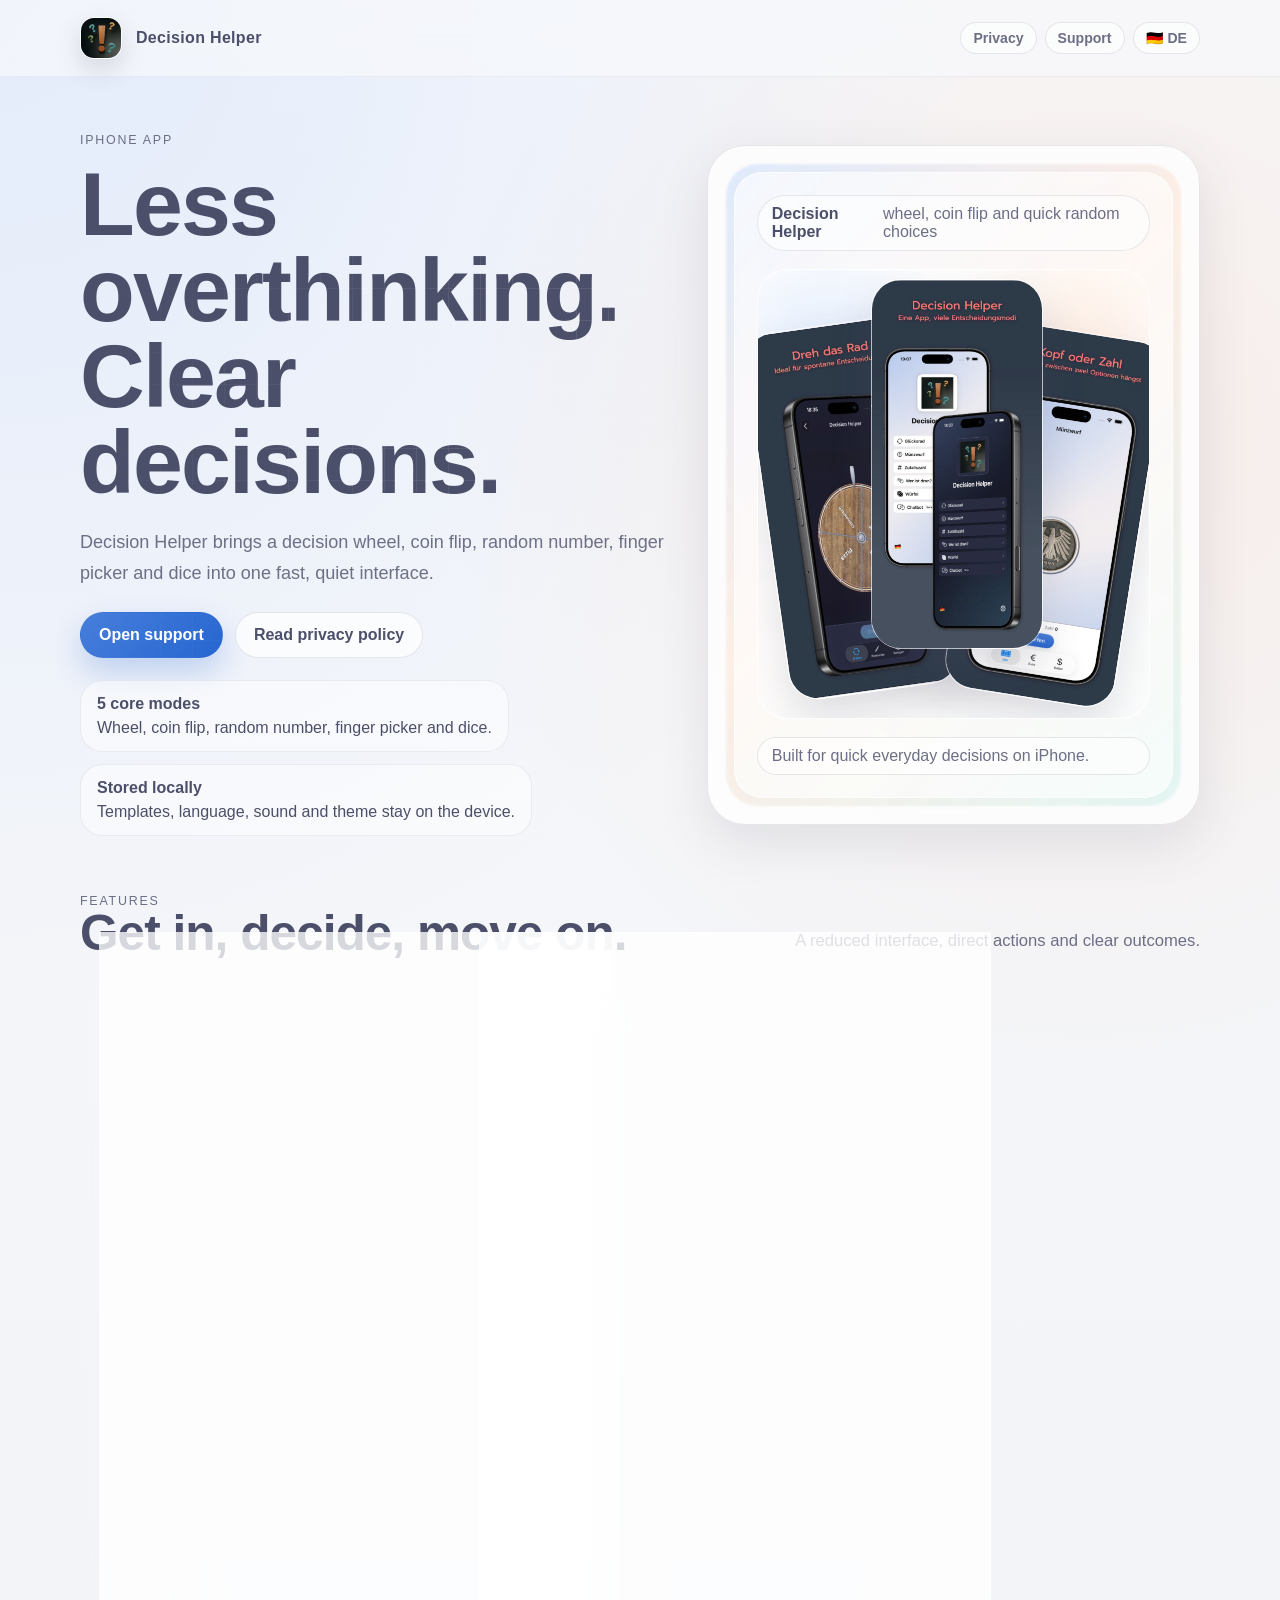
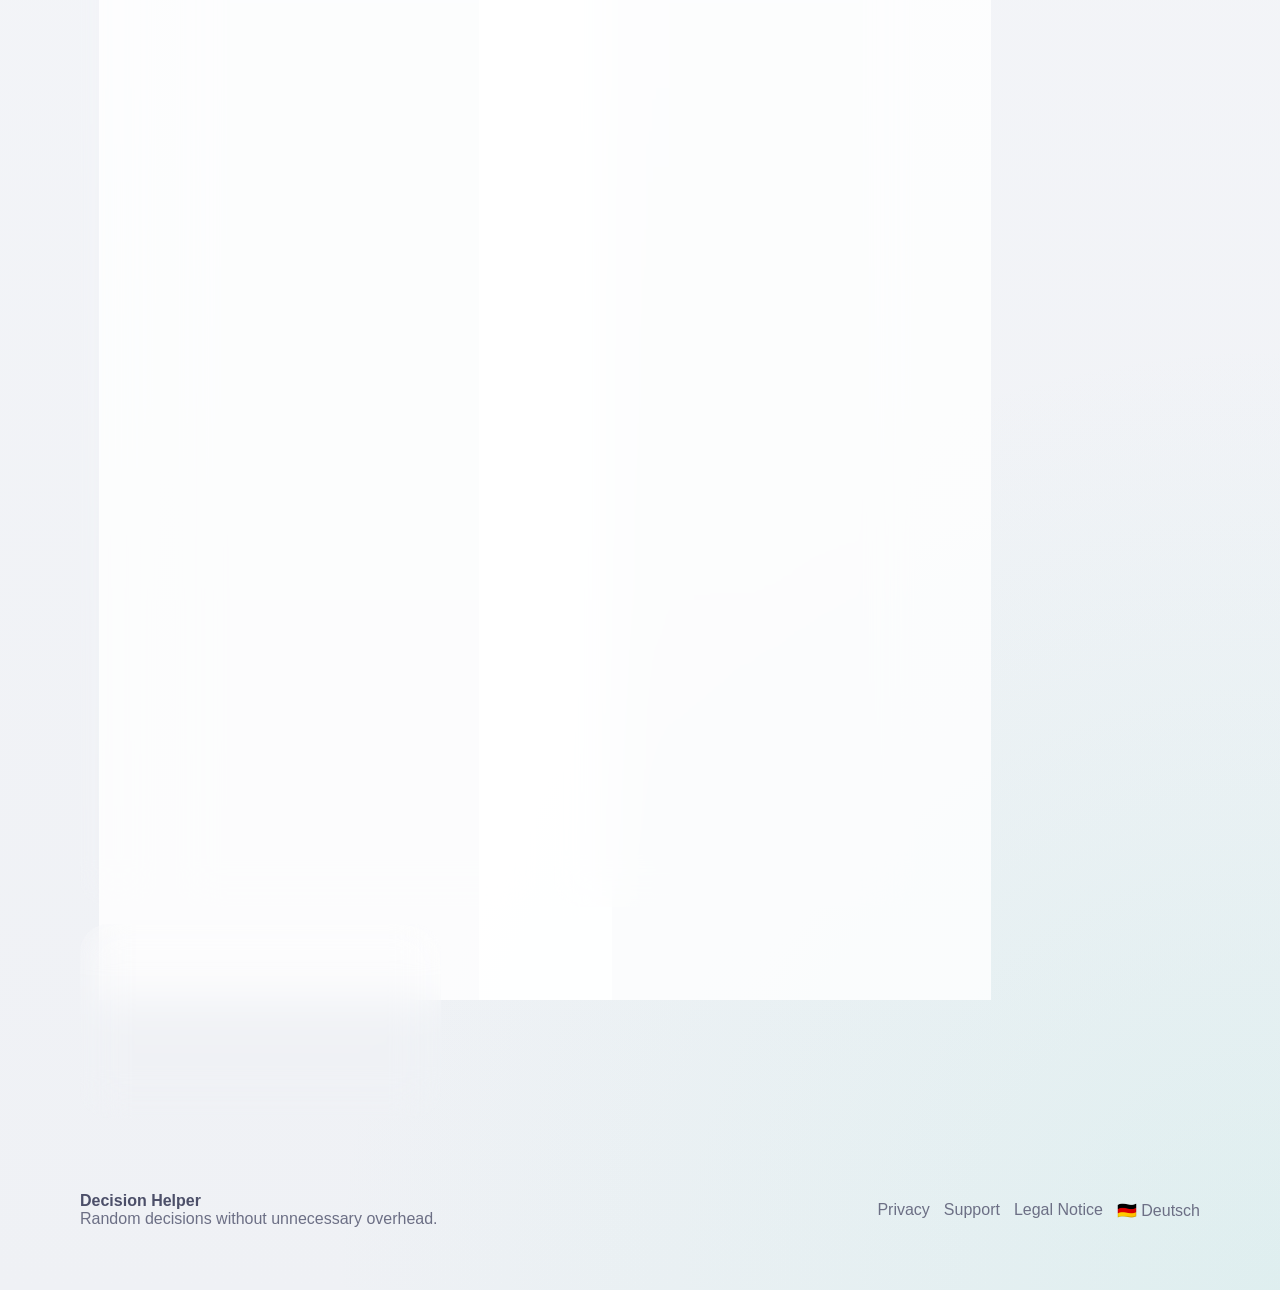
==== en/index.html @ 7dbccb7f "Restore homepage privacy section" ====
<!doctype html>
<html lang="en">
<head>
  <meta charset="utf-8">
  <meta name="viewport" content="width=device-width, initial-scale=1">
  <title>Decision Helper</title>
  <meta name="description" content="Decision Helper brings a wheel, coin flip, random number, dice and finger picker into one calm, fast iPhone app.">
  <link rel="stylesheet" href="../styles.css">
  <link rel="stylesheet" href="../refresh.css">
</head>
<body>
  <header class="site-header">
    <div class="shell">
      <a class="brand" href="index.html" aria-label="Decision Helper homepage">
        <img class="brand-logo" src="../assets/AppLogo.png" alt="Decision Helper logo">
        <span>Decision Helper</span>
      </a>
      <nav class="nav" aria-label="Main navigation">
        <a href="privacy.html">Privacy</a>
        <a href="support.html">Support</a>
        <a href="../index.html" lang="de">🇩🇪 DE</a>
      </nav>
    </div>
  </header>

  <main>
    <section class="hero">
      <div class="shell hero-grid">
        <div class="hero-copy">
          <div class="eyebrow">iPhone App</div>
          <h1>Less overthinking. Clear decisions.</h1>
          <p class="lead">
            Decision Helper brings a decision wheel, coin flip, random number, finger picker and dice into one fast, quiet interface.
          </p>
          <div class="button-row" style="margin-top:24px;">
            <a class="button primary" href="support.html">Open support</a>
            <a class="button secondary" href="privacy.html">Read privacy policy</a>
          </div>
          <div class="stat-row">
            <div class="stat">
              <strong>5 core modes</strong>
              Wheel, coin flip, random number, finger picker and dice.
            </div>
            <div class="stat">
              <strong>Stored locally</strong>
              Templates, language, sound and theme stay on the device.
            </div>
          </div>
        </div>

        <div class="hero-art">
          <div class="hero-panel">
            <div class="pill"><strong>Decision Helper</strong> wheel, coin flip and quick random choices</div>
            <div class="shot-stage">
              <img class="store-shot store-shot--back" src="../assets/appstore_2.jpg" alt="App Store visual showing the wheel">
              <img class="store-shot store-shot--front" src="../assets/appstore_1.jpg" alt="App Store visual showing the app home screen">
              <img class="store-shot store-shot--side" src="../assets/appstore_3.jpg" alt="App Store visual showing the coin flip">
            </div>
            <div class="tag">Built for quick everyday decisions on iPhone.</div>
          </div>
        </div>
      </div>
    </section>

    <section id="features">
      <div class="shell">
        <div class="section-head">
          <div>
            <div class="mini-title">Features</div>
            <h2>Get in, decide, move on.</h2>
          </div>
          <p class="section-copy">A reduced interface, direct actions and clear outcomes.</p>
        </div>

        <div class="card-grid">
          <article class="card span-12 screenshot-card">
            <div class="mini-title">Home</div>
            <h3>One screen, all modes in reach</h3>
            <p>Clear navigation, a light theme and the full range of modes in one place.</p>
            <div class="image-frame image-frame--tall">
              <img src="../assets/Home_DE_Light.png" alt="Decision Helper home screen in the light theme">
            </div>
            <h3 style="margin-top:18px;">Private by default</h3>
            <p>The app stores settings and templates locally on the device. There is no built-in analytics SDK, ad tracking or central cloud for user data.</p>
          </article>

          <article class="card span-4">
            <h3>Light and dark</h3>
            <p>Decision Helper supports both light and dark appearance so the interface stays calm and readable during the day and at night.</p>
          </article>

          <article class="card span-4">
            <h3>Optional chatbot</h3>
            <p>On supported devices, an additional chatbot can help with ideas, phrasing and small decision prompts.</p>
          </article>

          <article class="card span-4">
            <h3>Five quick modes</h3>
            <p>Wheel, coin flip, random number, finger picker and dice are directly available without unnecessary intermediate steps.</p>
          </article>
        </div>
      </div>
    </section>

  </main>

  <footer class="footer">
    <div class="shell footer-inner">
      <div>
        <strong>Decision Helper</strong><br>
        <span style="color:var(--muted);">Random decisions without unnecessary overhead.</span>
      </div>
      <div class="footer-links">
        <a href="privacy.html">Privacy</a>
        <a href="support.html">Support</a>
        <a href="impressum.html">Legal Notice</a>
        <a href="../index.html" lang="de">🇩🇪 Deutsch</a>
      </div>
    </div>
  </footer>
</body>
</html>
---- styles.css ----
:root {
  color-scheme: light;
  --base: #eff1f5;
  --mantle: #e6e9ef;
  --surface: rgba(255, 255, 255, 0.78);
  --surface-strong: rgba(255, 255, 255, 0.92);
  --text: #4c4f69;
  --muted: #6c6f85;
  --line: rgba(124, 127, 147, 0.18);
  --shadow: 0 18px 50px rgba(76, 79, 105, 0.12);
  --blue: #89b4fa;
  --sapphire: #74c7ec;
  --teal: #94e2d5;
  --green: #a6e3a1;
  --yellow: #f9e2af;
  --peach: #fab387;
  --mauve: #cba6f7;
  --rosewater: #f5e0dc;
  --hero-grad: linear-gradient(135deg, rgba(137, 180, 250, 0.28), rgba(250, 179, 135, 0.22) 46%, rgba(148, 226, 213, 0.28));
  --max: 1120px;
  --radius: 28px;
}

* {
  box-sizing: border-box;
}

html {
  scroll-behavior: smooth;
}

body {
  margin: 0;
  font-family: -apple-system, BlinkMacSystemFont, "SF Pro Text", "Segoe UI", sans-serif;
  color: var(--text);
  background:
    radial-gradient(circle at top left, rgba(137, 180, 250, 0.18), transparent 32%),
    radial-gradient(circle at 85% 15%, rgba(250, 179, 135, 0.16), transparent 24%),
    radial-gradient(circle at bottom right, rgba(148, 226, 213, 0.18), transparent 30%),
    linear-gradient(180deg, #f7f8fb 0%, var(--base) 100%);
  min-height: 100vh;
}

body::before {
  content: "";
  position: fixed;
  inset: 0;
  pointer-events: none;
  background-image:
    linear-gradient(rgba(255, 255, 255, 0.42) 1px, transparent 1px),
    linear-gradient(90deg, rgba(255, 255, 255, 0.42) 1px, transparent 1px);
  background-size: 32px 32px;
  mask-image: radial-gradient(circle at center, black, transparent 78%);
  opacity: 0.28;
}

a {
  color: inherit;
  text-decoration: none;
}

img {
  max-width: 100%;
  display: block;
}

.shell {
  width: min(calc(100% - 32px), var(--max));
  margin: 0 auto;
}

.site-header {
  position: sticky;
  top: 0;
  z-index: 10;
  backdrop-filter: blur(18px);
  background: rgba(247, 248, 251, 0.72);
  border-bottom: 1px solid rgba(124, 127, 147, 0.1);
}

.site-header .shell,
.footer-inner {
  display: flex;
  align-items: center;
  justify-content: space-between;
  gap: 20px;
  min-height: 76px;
}

.brand {
  display: inline-flex;
  align-items: center;
  gap: 14px;
  font-weight: 700;
  letter-spacing: 0.02em;
}

.brand-mark {
  width: 42px;
  height: 42px;
  border-radius: 16px;
  background: linear-gradient(160deg, rgba(137, 180, 250, 0.88), rgba(116, 199, 236, 0.9) 42%, rgba(250, 179, 135, 0.88));
  box-shadow: inset 0 1px 0 rgba(255, 255, 255, 0.6), 0 12px 24px rgba(116, 199, 236, 0.22);
  position: relative;
}

.brand-mark::before,
.brand-mark::after {
  content: "";
  position: absolute;
  background: rgba(255, 255, 255, 0.96);
  left: 50%;
  transform: translateX(-50%);
}

.brand-mark::before {
  top: 8px;
  width: 8px;
  height: 20px;
  border-radius: 999px;
}

.brand-mark::after {
  bottom: 8px;
  width: 8px;
  height: 8px;
  border-radius: 50%;
}

.nav {
  display: flex;
  flex-wrap: wrap;
  gap: 8px;
}

.nav a,
.pill,
.tag {
  border: 1px solid var(--line);
  background: rgba(255, 255, 255, 0.56);
  border-radius: 999px;
}

.nav a {
  padding: 8px 12px;
  font-size: 0.88rem;
  color: var(--muted);
  font-family: ui-rounded, "SF Pro Rounded", -apple-system, BlinkMacSystemFont, "Segoe UI", sans-serif;
  font-weight: 600;
  line-height: 1;
}

.nav a:hover,
.nav a:focus-visible,
.button:hover,
.button:focus-visible {
  transform: translateY(-1px);
  box-shadow: 0 8px 22px rgba(76, 79, 105, 0.1);
}

.hero {
  padding: 56px 0 28px;
}

.hero-grid,
.split {
  display: grid;
  gap: 24px;
}

.hero-grid {
  grid-template-columns: minmax(0, 1.1fr) minmax(300px, 0.9fr);
  align-items: center;
}

.eyebrow,
.mini-title {
  text-transform: uppercase;
  letter-spacing: 0.14em;
  font-size: 0.78rem;
  color: var(--muted);
}

h1,
h2,
h3 {
  font-family: ui-rounded, "SF Pro Rounded", -apple-system, BlinkMacSystemFont, "Segoe UI", sans-serif;
  font-weight: 800;
  letter-spacing: -0.02em;
  margin: 0;
}

h1 {
  font-size: clamp(3rem, 7vw, 5.6rem);
  line-height: 0.96;
  margin-top: 14px;
}

h2 {
  font-size: clamp(2rem, 4vw, 3.1rem);
  line-height: 1.03;
  margin-bottom: 12px;
}

h3 {
  font-size: 1.35rem;
  margin-bottom: 10px;
}

.lead,
.section-copy,
.legal-copy,
li,
p {
  color: var(--muted);
  line-height: 1.7;
  font-size: 1.04rem;
}

.lead {
  max-width: 640px;
  margin: 22px 0 0;
  font-size: 1.13rem;
}

.button-row,
.link-row,
.stat-row,
.feature-list,
.faq-list,
.legal-nav {
  display: flex;
  flex-wrap: wrap;
  gap: 12px;
}

.button {
  display: inline-flex;
  align-items: center;
  justify-content: center;
  padding: 13px 18px;
  border-radius: 999px;
  border: 1px solid transparent;
  font-family: ui-rounded, "SF Pro Rounded", -apple-system, BlinkMacSystemFont, "Segoe UI", sans-serif;
  font-weight: 700;
  transition: transform 160ms ease, box-shadow 160ms ease, background 160ms ease;
}

.button.primary {
  background: linear-gradient(135deg, #477edb, #2666d0);
  color: white;
  box-shadow: 0 14px 30px rgba(38, 102, 208, 0.24);
}

.button.secondary {
  background: rgba(255, 255, 255, 0.72);
  border-color: var(--line);
}

.hero-art,
.card,
.legal-card,
.timeline-item,
.faq-item {
  border: 1px solid var(--line);
  background: var(--surface);
  box-shadow: var(--shadow);
  backdrop-filter: blur(22px);
}

.hero-art {
  border-radius: calc(var(--radius) + 10px);
  padding: 26px;
  min-height: 520px;
  position: relative;
  overflow: hidden;
}

.hero-art::before {
  content: "";
  position: absolute;
  inset: 18px;
  border-radius: 32px;
  background: var(--hero-grad);
  opacity: 0.9;
  filter: blur(1px);
}

.hero-panel {
  position: relative;
  z-index: 1;
  height: 100%;
  border-radius: 28px;
  background: rgba(255, 255, 255, 0.62);
  border: 1px solid rgba(255, 255, 255, 0.6);
  padding: 22px;
  display: grid;
  grid-template-rows: auto 1fr auto;
  gap: 18px;
}

.app-preview {
  display: grid;
  gap: 14px;
}

.preview-top,
.preview-actions,
.preview-bottom {
  display: grid;
  gap: 14px;
}

.preview-top {
  grid-template-columns: 1.1fr 0.9fr;
}

.preview-actions {
  grid-template-columns: repeat(2, minmax(0, 1fr));
}

.preview-bottom {
  grid-template-columns: repeat(3, minmax(0, 1fr));
}

.tile {
  background: rgba(255, 255, 255, 0.66);
  border: 1px solid rgba(124, 127, 147, 0.14);
  border-radius: 24px;
  padding: 16px;
  min-height: 104px;
}

.tile strong {
  display: block;
  font-size: 1.05rem;
  color: var(--text);
  margin-bottom: 8px;
}

.wheel {
  width: 168px;
  aspect-ratio: 1;
  border-radius: 50%;
  margin: 0 auto;
  background:
    conic-gradient(from 10deg, rgba(116, 199, 236, 0.94), rgba(137, 180, 250, 0.94), rgba(203, 166, 247, 0.92), rgba(250, 179, 135, 0.95), rgba(166, 227, 161, 0.92), rgba(116, 199, 236, 0.94));
  box-shadow: inset 0 0 0 10px rgba(255, 255, 255, 0.78), inset 0 0 0 28px rgba(255, 255, 255, 0.26), 0 20px 40px rgba(76, 79, 105, 0.16);
  position: relative;
}

.wheel::before {
  content: "";
  position: absolute;
  top: -14px;
  left: 50%;
  transform: translateX(-50%);
  width: 0;
  height: 0;
  border-left: 12px solid transparent;
  border-right: 12px solid transparent;
  border-bottom: 22px solid #4c4f69;
}

.wheel::after {
  content: "";
  position: absolute;
  inset: 50%;
  width: 28px;
  height: 28px;
  transform: translate(-50%, -50%);
  border-radius: 50%;
  background: white;
  box-shadow: 0 0 0 7px rgba(76, 79, 105, 0.12);
}

.coin-stack {
  display: flex;
  gap: 10px;
  justify-content: center;
  padding-top: 8px;
}

.coin {
  width: 70px;
  aspect-ratio: 1;
  border-radius: 50%;
  background: radial-gradient(circle at 30% 30%, #fff8e5, var(--yellow) 58%, var(--peach));
  box-shadow: inset 0 2px 0 rgba(255, 255, 255, 0.75), 0 12px 24px rgba(250, 179, 135, 0.24);
}

.sparkline {
  height: 84px;
  border-radius: 18px;
  background:
    linear-gradient(180deg, rgba(255, 255, 255, 0.84), rgba(255, 255, 255, 0.55)),
    linear-gradient(115deg, rgba(137, 180, 250, 0.18), rgba(203, 166, 247, 0.16));
  position: relative;
  overflow: hidden;
}

.sparkline::after {
  content: "";
  position: absolute;
  left: 10px;
  right: 10px;
  top: 28px;
  height: 28px;
  border-radius: 999px;
  border: 3px solid rgba(71, 126, 219, 0.55);
  border-color: transparent transparent rgba(71, 126, 219, 0.7) transparent;
  transform: skewX(-18deg);
}

.finger-dots {
  display: grid;
  grid-template-columns: repeat(4, 1fr);
  gap: 10px;
}

.finger-dots span {
  aspect-ratio: 1;
  border-radius: 50%;
  background: linear-gradient(160deg, rgba(148, 226, 213, 0.95), rgba(137, 180, 250, 0.9));
}

.dice-pips {
  display: grid;
  grid-template-columns: repeat(3, 1fr);
  gap: 7px;
  width: 78px;
  margin: 4px auto 0;
}

.dice-pips span {
  width: 16px;
  height: 16px;
  border-radius: 50%;
  background: #4c4f69;
  margin: 0 auto;
}

.tag,
.pill {
  display: inline-flex;
  align-items: center;
  gap: 8px;
  padding: 9px 14px;
  color: var(--muted);
}

.tag {
  background: rgba(255, 255, 255, 0.6);
}

.pill strong,
.tag strong {
  color: var(--text);
}

main section {
  padding: 30px 0;
}

.section-head {
  display: flex;
  align-items: end;
  justify-content: space-between;
  gap: 20px;
  margin-bottom: 18px;
}

.card-grid {
  display: grid;
  grid-template-columns: repeat(12, minmax(0, 1fr));
  gap: 18px;
}

.card {
  border-radius: var(--radius);
  padding: 24px;
}

.span-4 {
  grid-column: span 4;
}

.span-5 {
  grid-column: span 5;
}

.span-6 {
  grid-column: span 6;
}

.span-7 {
  grid-column: span 7;
}

.span-8 {
  grid-column: span 8;
}

.metric {
  font-size: 2.8rem;
  line-height: 1;
  color: var(--text);
  margin-bottom: 12px;
}

.stat-row {
  margin-top: 22px;
}

.stat {
  min-width: 160px;
  padding: 14px 16px;
  border-radius: 22px;
  border: 1px solid rgba(124, 127, 147, 0.12);
  background: rgba(255, 255, 255, 0.48);
}

.stat strong {
  display: block;
  color: var(--text);
  margin-bottom: 6px;
}

.feature-list {
  margin-top: 18px;
}

.mini-card {
  padding: 14px 16px;
  min-width: 140px;
  background: rgba(255, 255, 255, 0.54);
  border-radius: 22px;
  border: 1px solid rgba(124, 127, 147, 0.12);
}

.timeline {
  display: grid;
  gap: 16px;
}

.timeline-item {
  border-radius: 24px;
  padding: 18px 20px;
}

.timeline-item strong {
  display: block;
  color: var(--text);
  margin-bottom: 6px;
}

.legal-hero,
.legal-layout {
  display: grid;
  gap: 24px;
}

.legal-hero {
  padding: 50px 0 18px;
}

.legal-card {
  border-radius: 32px;
  padding: 28px;
}

.legal-layout {
  grid-template-columns: 280px minmax(0, 1fr);
  align-items: start;
  padding-bottom: 50px;
}

.legal-nav {
  position: sticky;
  top: 96px;
  flex-direction: column;
  align-items: stretch;
}

.legal-nav a {
  padding: 14px 16px;
  border: 1px solid var(--line);
  border-radius: 18px;
  background: rgba(255, 255, 255, 0.62);
  color: var(--muted);
}

.legal-section + .legal-section {
  margin-top: 18px;
}

.legal-section {
  scroll-margin-top: 100px;
}

.legal-list,
.faq-list {
  padding-left: 18px;
}

.faq-item {
  border-radius: 24px;
  padding: 20px;
}

.footer {
  padding: 24px 0 42px;
}

.footer a {
  color: var(--muted);
}

.footer-links {
  display: flex;
  flex-wrap: wrap;
  gap: 14px;
}

@media (max-width: 960px) {
  .hero-grid,
  .split,
  .legal-layout,
  .preview-top,
  .preview-actions,
  .preview-bottom {
    grid-template-columns: 1fr;
  }

  .span-4,
  .span-5,
  .span-6,
  .span-7,
  .span-8 {
    grid-column: span 12;
  }

  .hero-art {
    min-height: auto;
  }

  .legal-nav {
    position: static;
  }
}

@media (max-width: 640px) {
  .site-header .shell,
  .footer-inner,
  .section-head {
    align-items: flex-start;
    flex-direction: column;
  }

  .hero {
    padding-top: 34px;
  }

  h1 {
    font-size: 2.8rem;
  }

  .hero-art,
  .card,
  .legal-card,
  .timeline-item,
  .faq-item {
    padding: 20px;
  }

  .nav {
    width: 100%;
    gap: 6px;
  }

  .nav a {
    padding: 7px 10px;
    font-size: 0.8rem;
    text-align: center;
  }
}
---- refresh.css ----
.brand-logo {
  width: 42px;
  height: 42px;
  border-radius: 14px;
  object-fit: cover;
  border: 1px solid rgba(255, 255, 255, 0.72);
  box-shadow: 0 10px 24px rgba(76, 79, 105, 0.18);
}

.hero-copy {
  display: grid;
  align-content: start;
}

.shot-stage {
  position: relative;
  min-height: 450px;
  overflow: hidden;
  border: 1px solid rgba(255, 255, 255, 0.72);
  border-radius: 30px;
  background:
    radial-gradient(circle at 18% 20%, rgba(137, 180, 250, 0.24), transparent 28%),
    radial-gradient(circle at 82% 18%, rgba(250, 179, 135, 0.22), transparent 28%),
    linear-gradient(180deg, rgba(255, 255, 255, 0.84), rgba(255, 255, 255, 0.56));
}

.store-shot {
  position: absolute;
  width: 44%;
  border: 1px solid rgba(255, 255, 255, 0.68);
  border-radius: 30px;
  box-shadow: 0 20px 42px rgba(76, 79, 105, 0.18);
}

.store-shot--back {
  top: 12%;
  left: 2%;
  transform: rotate(-8deg);
}

.store-shot--front {
  top: 2%;
  left: 29%;
  z-index: 2;
}

.store-shot--side {
  right: 2%;
  bottom: 4%;
  transform: rotate(9deg);
}

.screenshot-card {
  overflow: hidden;
}

.image-frame {
  margin-top: 18px;
  padding: 14px;
  border: 1px solid rgba(124, 127, 147, 0.12);
  border-radius: 30px;
  background: linear-gradient(180deg, rgba(255, 255, 255, 0.84), rgba(255, 255, 255, 0.54));
}

.image-frame--tall img {
  width: 100%;
  max-width: 360px;
  margin: 0 auto;
  border-radius: 26px;
  box-shadow: 0 18px 36px rgba(76, 79, 105, 0.16);
}

@media (max-width: 960px) {
  .shot-stage {
    min-height: 380px;
  }
}

@media (max-width: 640px) {
  .store-shot {
    width: 54%;
  }

  .store-shot--back {
    top: 20%;
    left: -4%;
  }

  .store-shot--front {
    left: 23%;
  }

  .store-shot--side {
    right: -3%;
    bottom: 6%;
  }
}
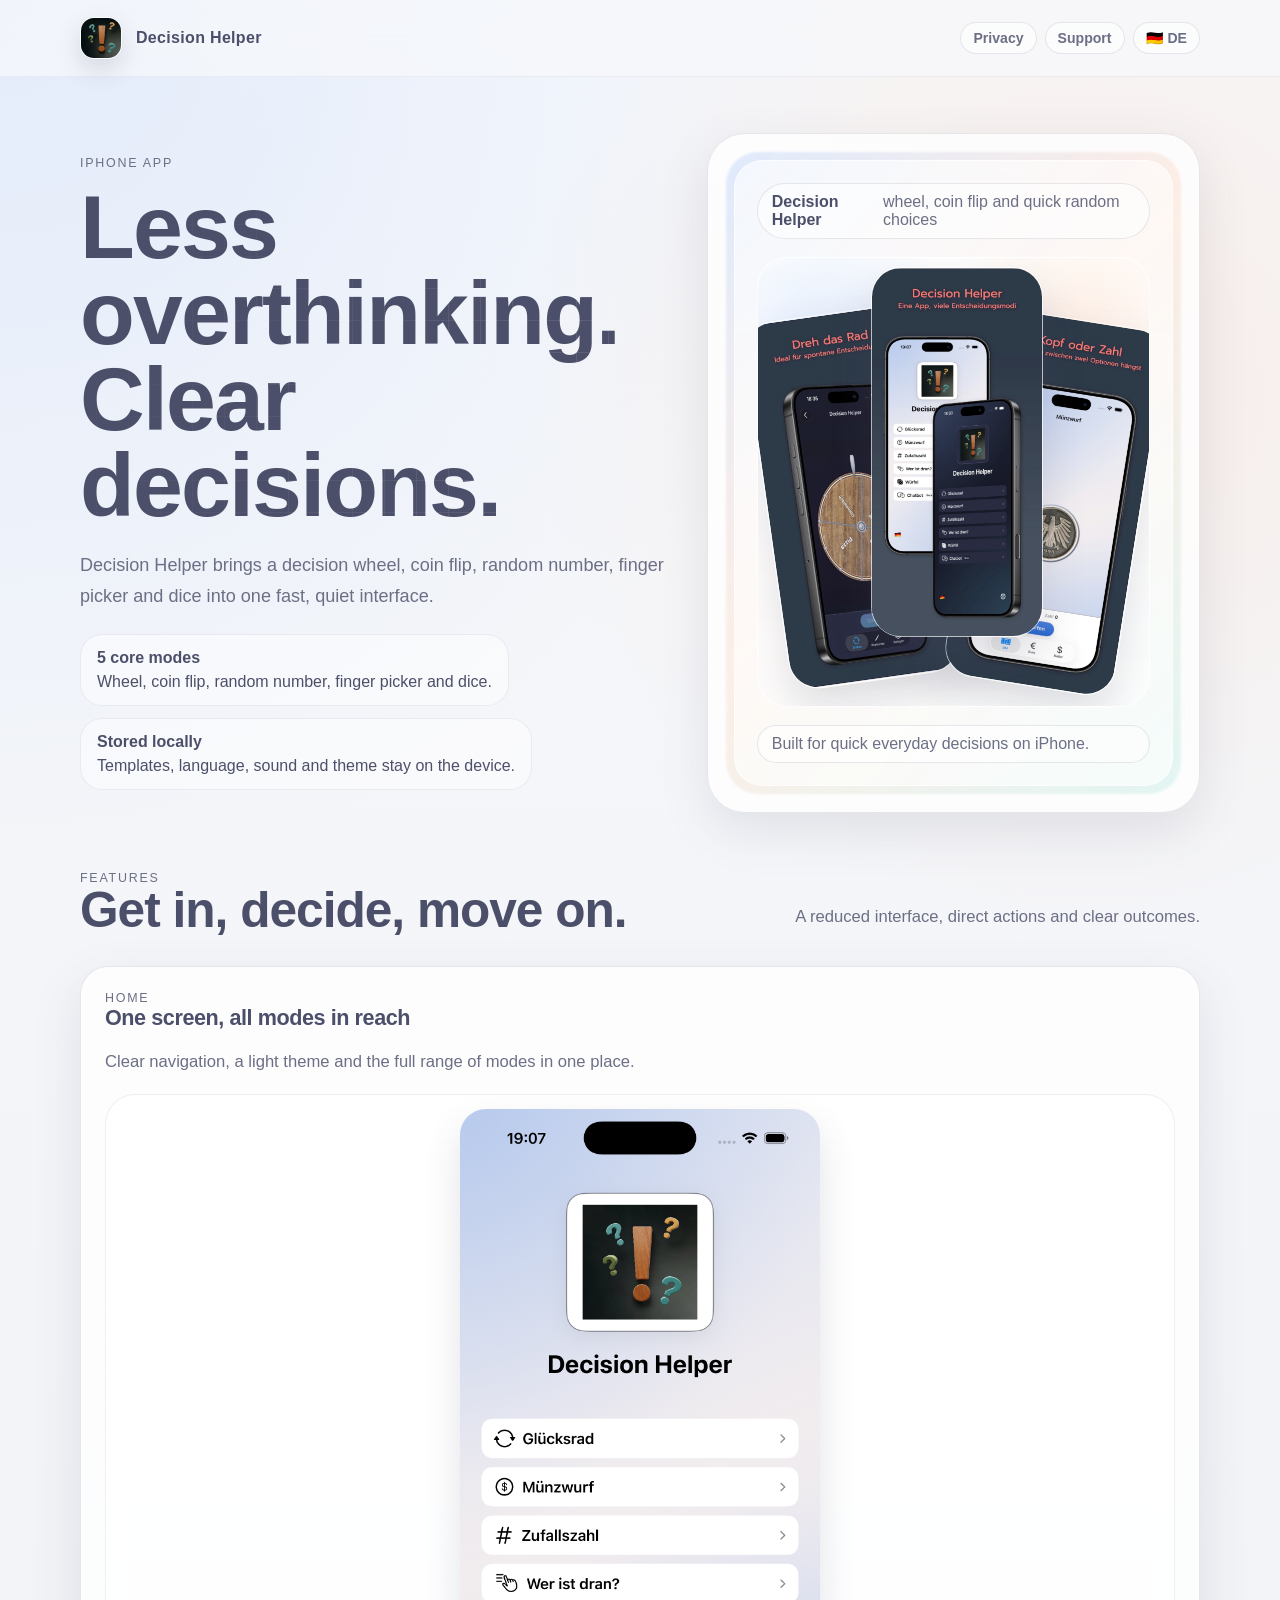
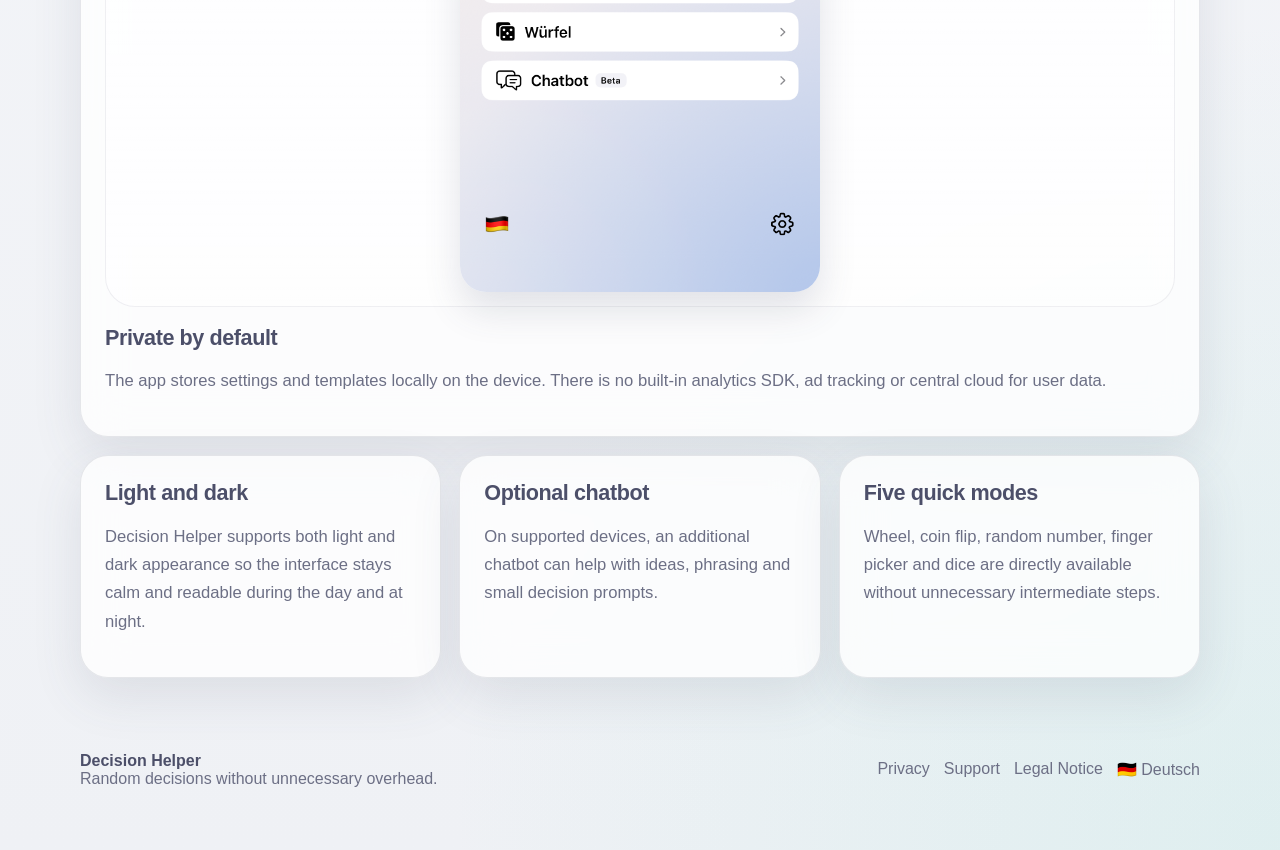
==== commit df76c2b9: "Remove hero action buttons" ====
--- a/en/index.html
+++ b/en/index.html
@@ -32,10 +32,6 @@
           <p class="lead">
             Decision Helper brings a decision wheel, coin flip, random number, finger picker and dice into one fast, quiet interface.
           </p>
-          <div class="button-row" style="margin-top:24px;">
-            <a class="button primary" href="support.html">Open support</a>
-            <a class="button secondary" href="privacy.html">Read privacy policy</a>
-          </div>
           <div class="stat-row">
             <div class="stat">
               <strong>5 core modes</strong>
--- a/styles.css
+++ b/styles.css
@@ -501,6 +501,10 @@
   grid-column: span 8;
 }
 
+.span-12 {
+  grid-column: span 12;
+}
+
 .metric {
   font-size: 2.8rem;
   line-height: 1;
@@ -640,6 +644,10 @@
     grid-column: span 12;
   }
 
+  .span-12 {
+    grid-column: span 12;
+  }
+
   .hero-art {
     min-height: auto;
   }
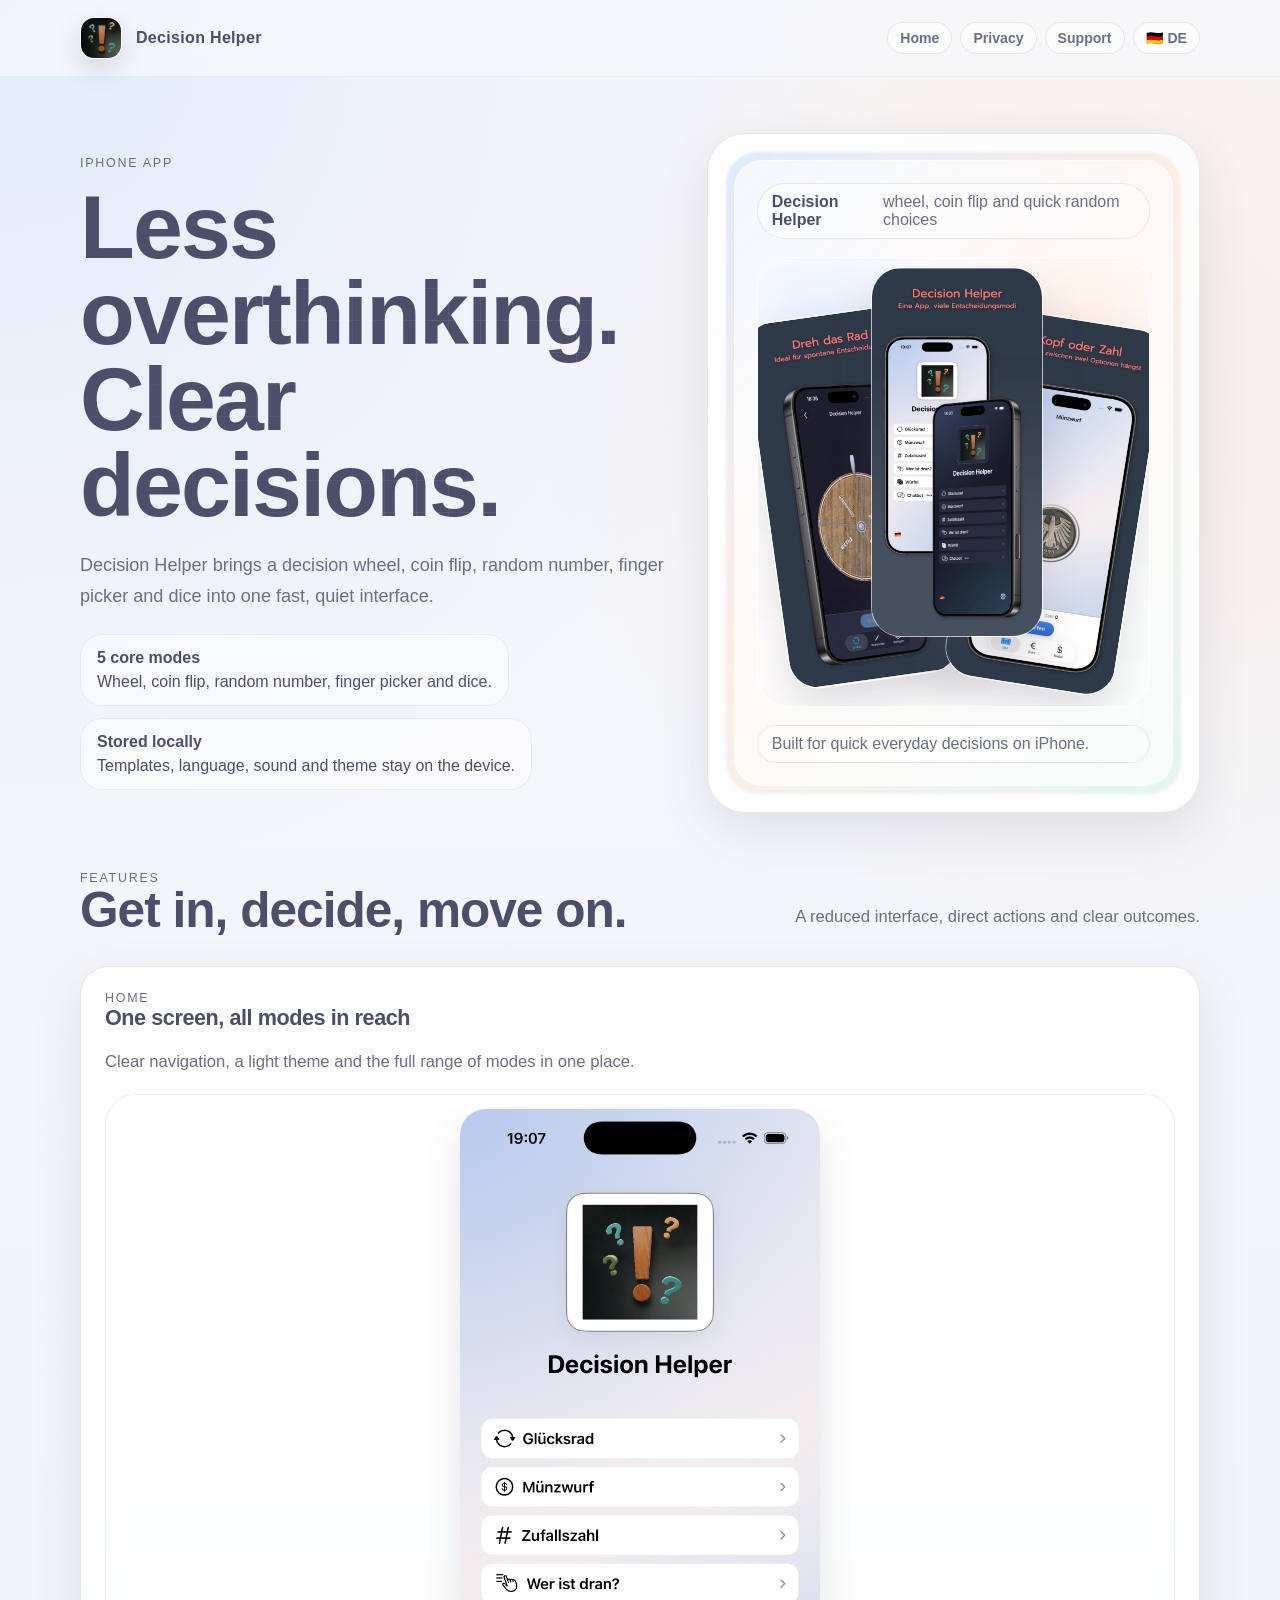
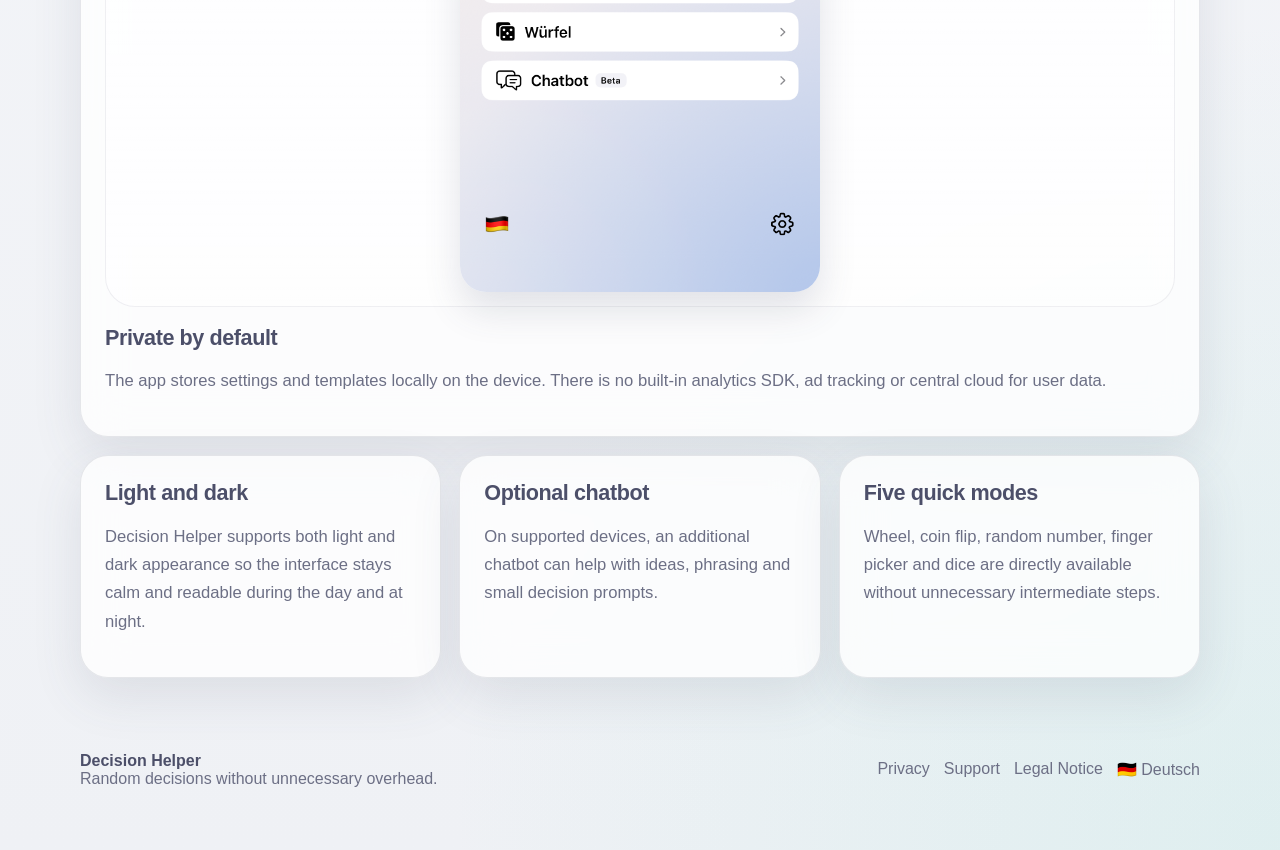
==== commit f835dd6c: "Keep home link in main nav" ====
--- a/en/index.html
+++ b/en/index.html
@@ -16,6 +16,7 @@
         <span>Decision Helper</span>
       </a>
       <nav class="nav" aria-label="Main navigation">
+        <a href="index.html">Home</a>
         <a href="privacy.html">Privacy</a>
         <a href="support.html">Support</a>
         <a href="../index.html" lang="de">🇩🇪 DE</a>
--- a/styles.css
+++ b/styles.css
@@ -684,6 +684,8 @@
   .nav {
     width: 100%;
     gap: 6px;
+    justify-content: flex-end;
+    margin-bottom: 10px;
   }
 
   .nav a {
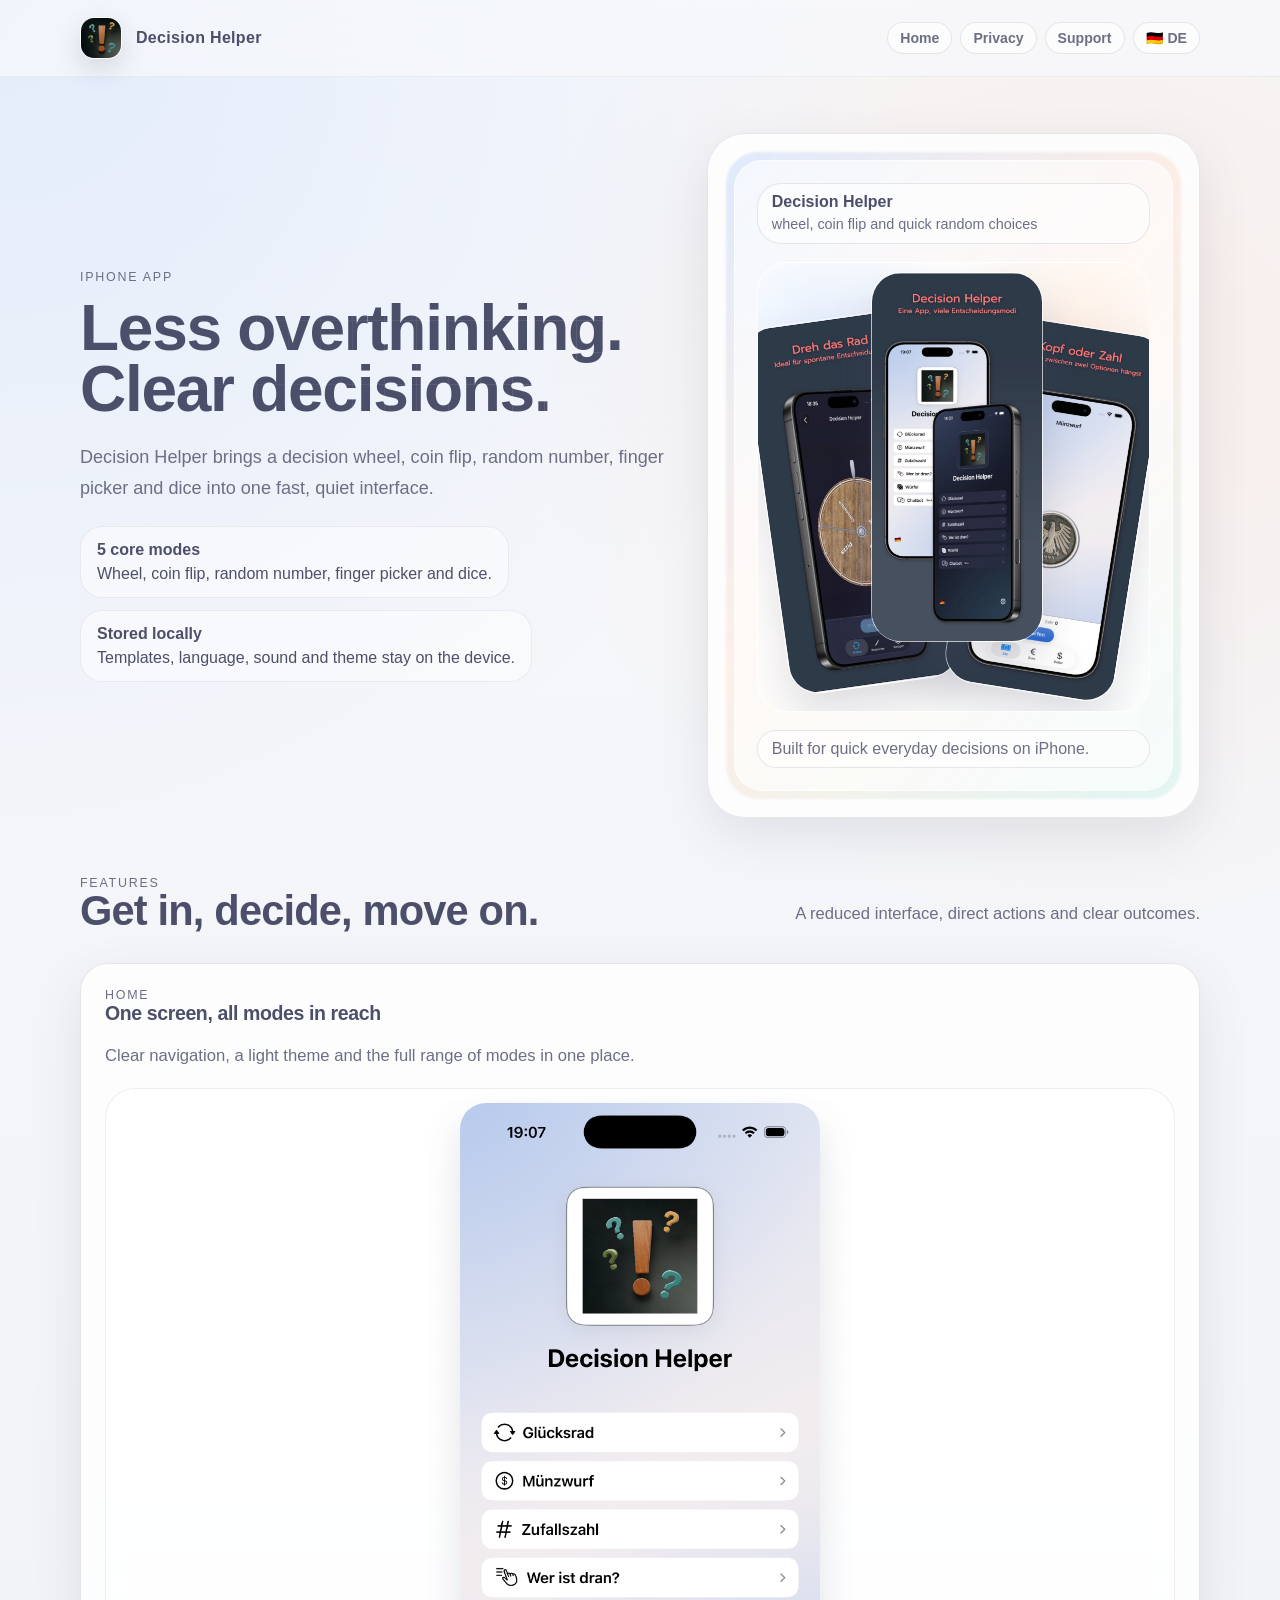
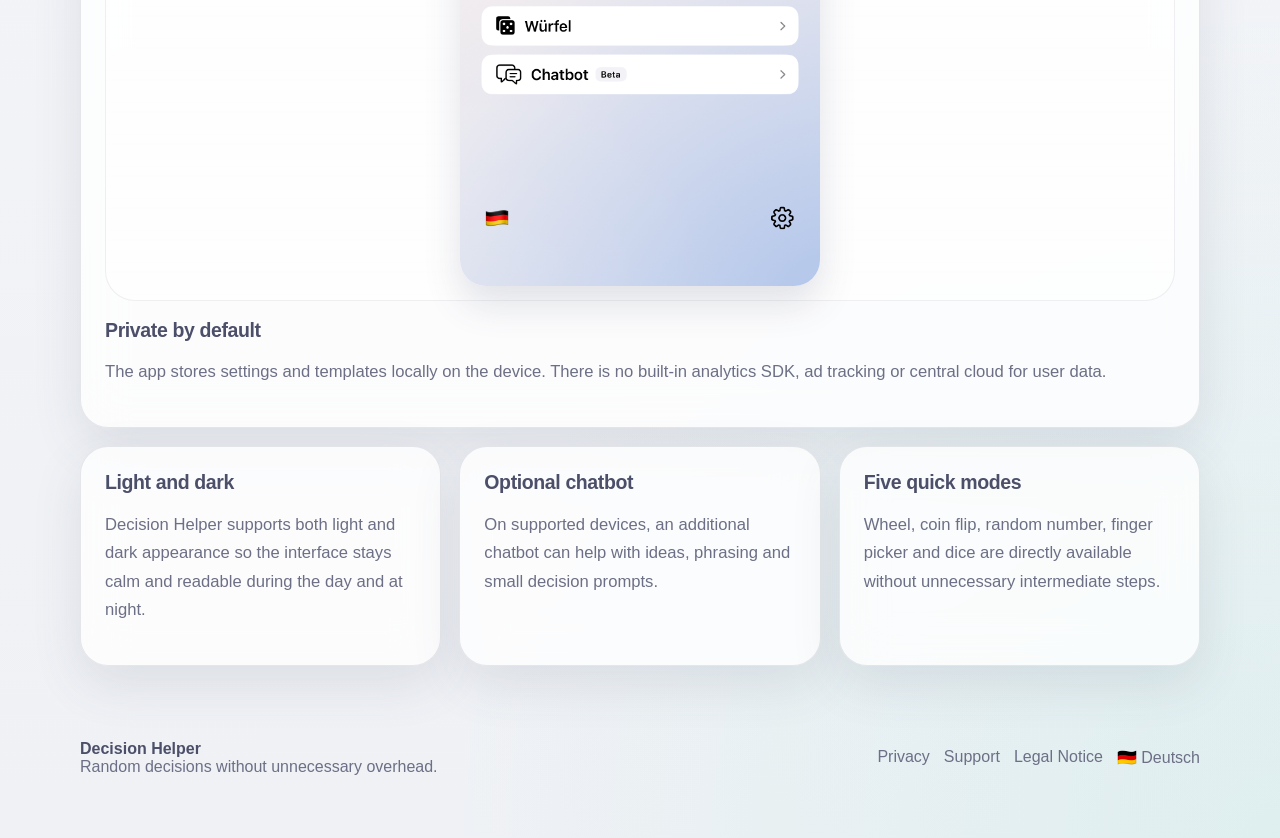
==== commit efb276a6: "Refine mobile layout and typography" ====
--- a/en/index.html
+++ b/en/index.html
@@ -47,7 +47,7 @@
 
         <div class="hero-art">
           <div class="hero-panel">
-            <div class="pill"><strong>Decision Helper</strong> wheel, coin flip and quick random choices</div>
+            <div class="pill pill-stack"><strong>Decision Helper</strong><span>wheel, coin flip and quick random choices</span></div>
             <div class="shot-stage">
               <img class="store-shot store-shot--back" src="../assets/appstore_2.jpg" alt="App Store visual showing the wheel">
               <img class="store-shot store-shot--front" src="../assets/appstore_1.jpg" alt="App Store visual showing the app home screen">
--- a/styles.css
+++ b/styles.css
@@ -191,19 +191,19 @@
 }
 
 h1 {
-  font-size: clamp(3rem, 7vw, 5.6rem);
+  font-size: clamp(2.2rem, 5vw, 4.2rem);
   line-height: 0.96;
   margin-top: 14px;
 }
 
 h2 {
-  font-size: clamp(2rem, 4vw, 3.1rem);
+  font-size: clamp(1.8rem, 3.5vw, 2.6rem);
   line-height: 1.03;
   margin-bottom: 12px;
 }
 
 h3 {
-  font-size: 1.35rem;
+  font-size: 1.22rem;
   margin-bottom: 10px;
 }
 
@@ -458,6 +458,18 @@
   color: var(--text);
 }
 
+.pill-stack {
+  flex-direction: column;
+  align-items: flex-start;
+  gap: 4px;
+  border-radius: 24px;
+}
+
+.pill-stack span {
+  font-size: 0.9rem;
+  line-height: 1.35;
+}
+
 main section {
   padding: 30px 0;
 }
@@ -506,7 +518,7 @@
 }
 
 .metric {
-  font-size: 2.8rem;
+  font-size: 2.3rem;
   line-height: 1;
   color: var(--text);
   margin-bottom: 12px;
@@ -670,7 +682,45 @@
   }
 
   h1 {
-    font-size: 2.8rem;
+    font-size: 2.2rem;
+  }
+
+  h2 {
+    font-size: 1.5rem;
+  }
+
+  h3 {
+    font-size: 1.1rem;
+  }
+
+  .lead,
+  .section-copy,
+  .legal-copy,
+  li,
+  p {
+    font-size: 0.98rem;
+  }
+
+  .eyebrow,
+  .mini-title {
+    font-size: 0.72rem;
+  }
+
+  .stat,
+  .mini-card {
+    font-size: 0.92rem;
+  }
+
+  .card p,
+  .card li,
+  .faq-item p,
+  .timeline-item,
+  .legal-card p {
+    font-size: 0.92rem;
+  }
+
+  .metric {
+    font-size: 2rem;
   }
 
   .hero-art,
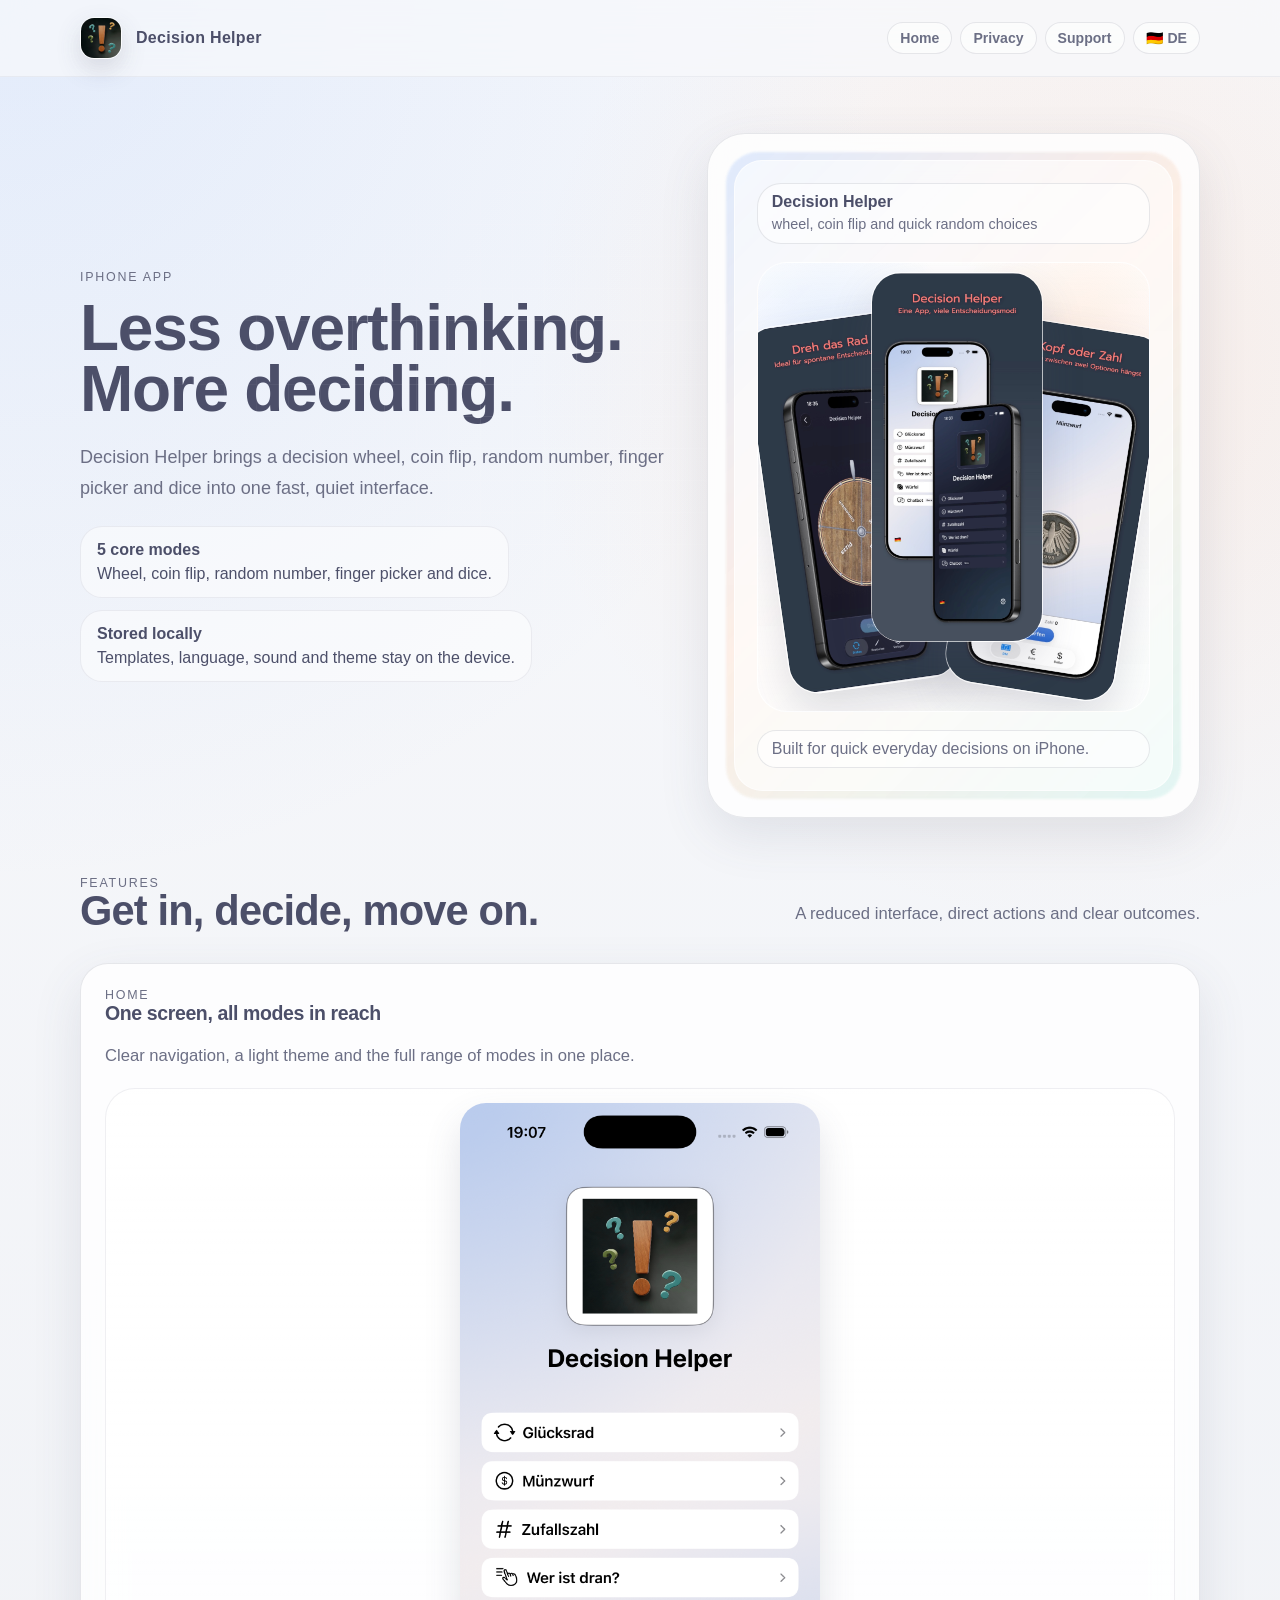
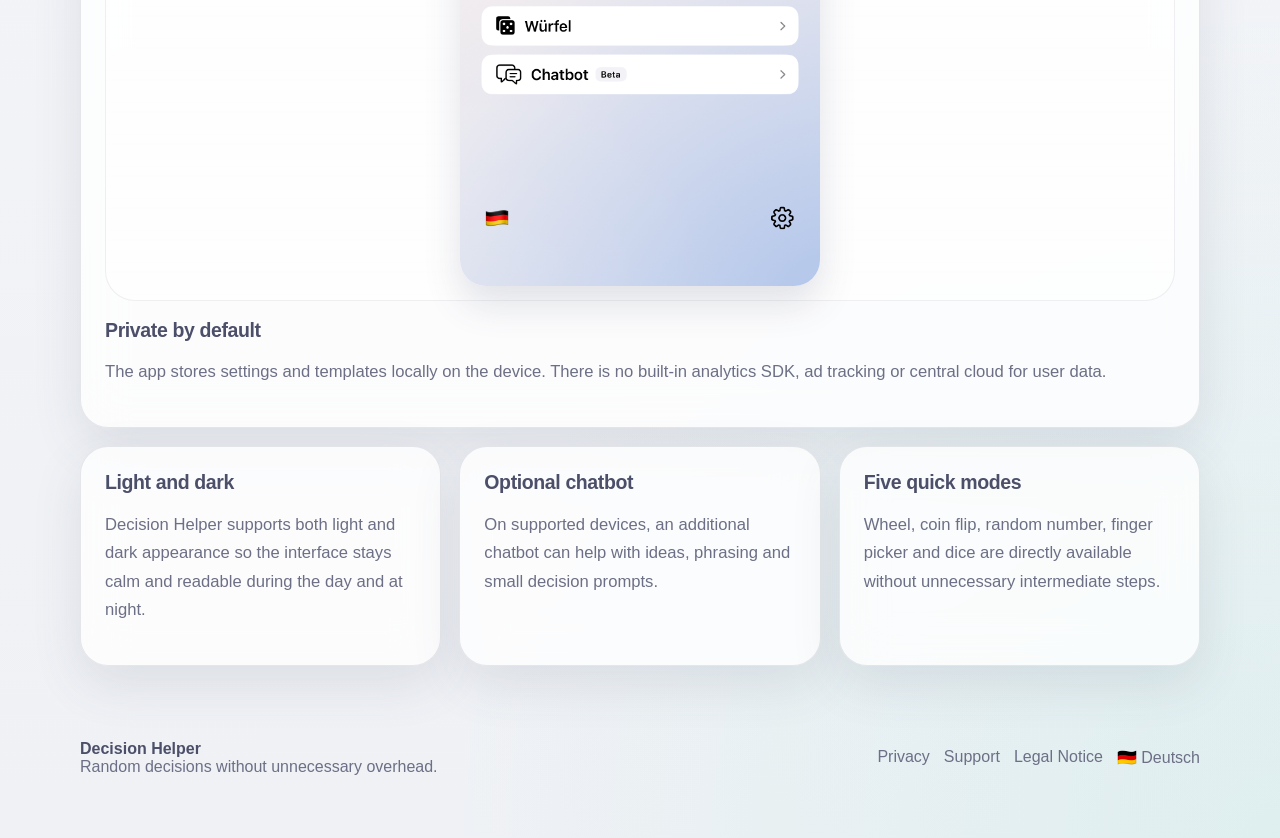
==== commit 4d2eea02: "Update English homepage headline" ====
--- a/en/index.html
+++ b/en/index.html
@@ -29,7 +29,7 @@
       <div class="shell hero-grid">
         <div class="hero-copy">
           <div class="eyebrow">iPhone App</div>
-          <h1>Less overthinking. Clear decisions.</h1>
+          <h1>Less overthinking. More deciding.</h1>
           <p class="lead">
             Decision Helper brings a decision wheel, coin flip, random number, finger picker and dice into one fast, quiet interface.
           </p>
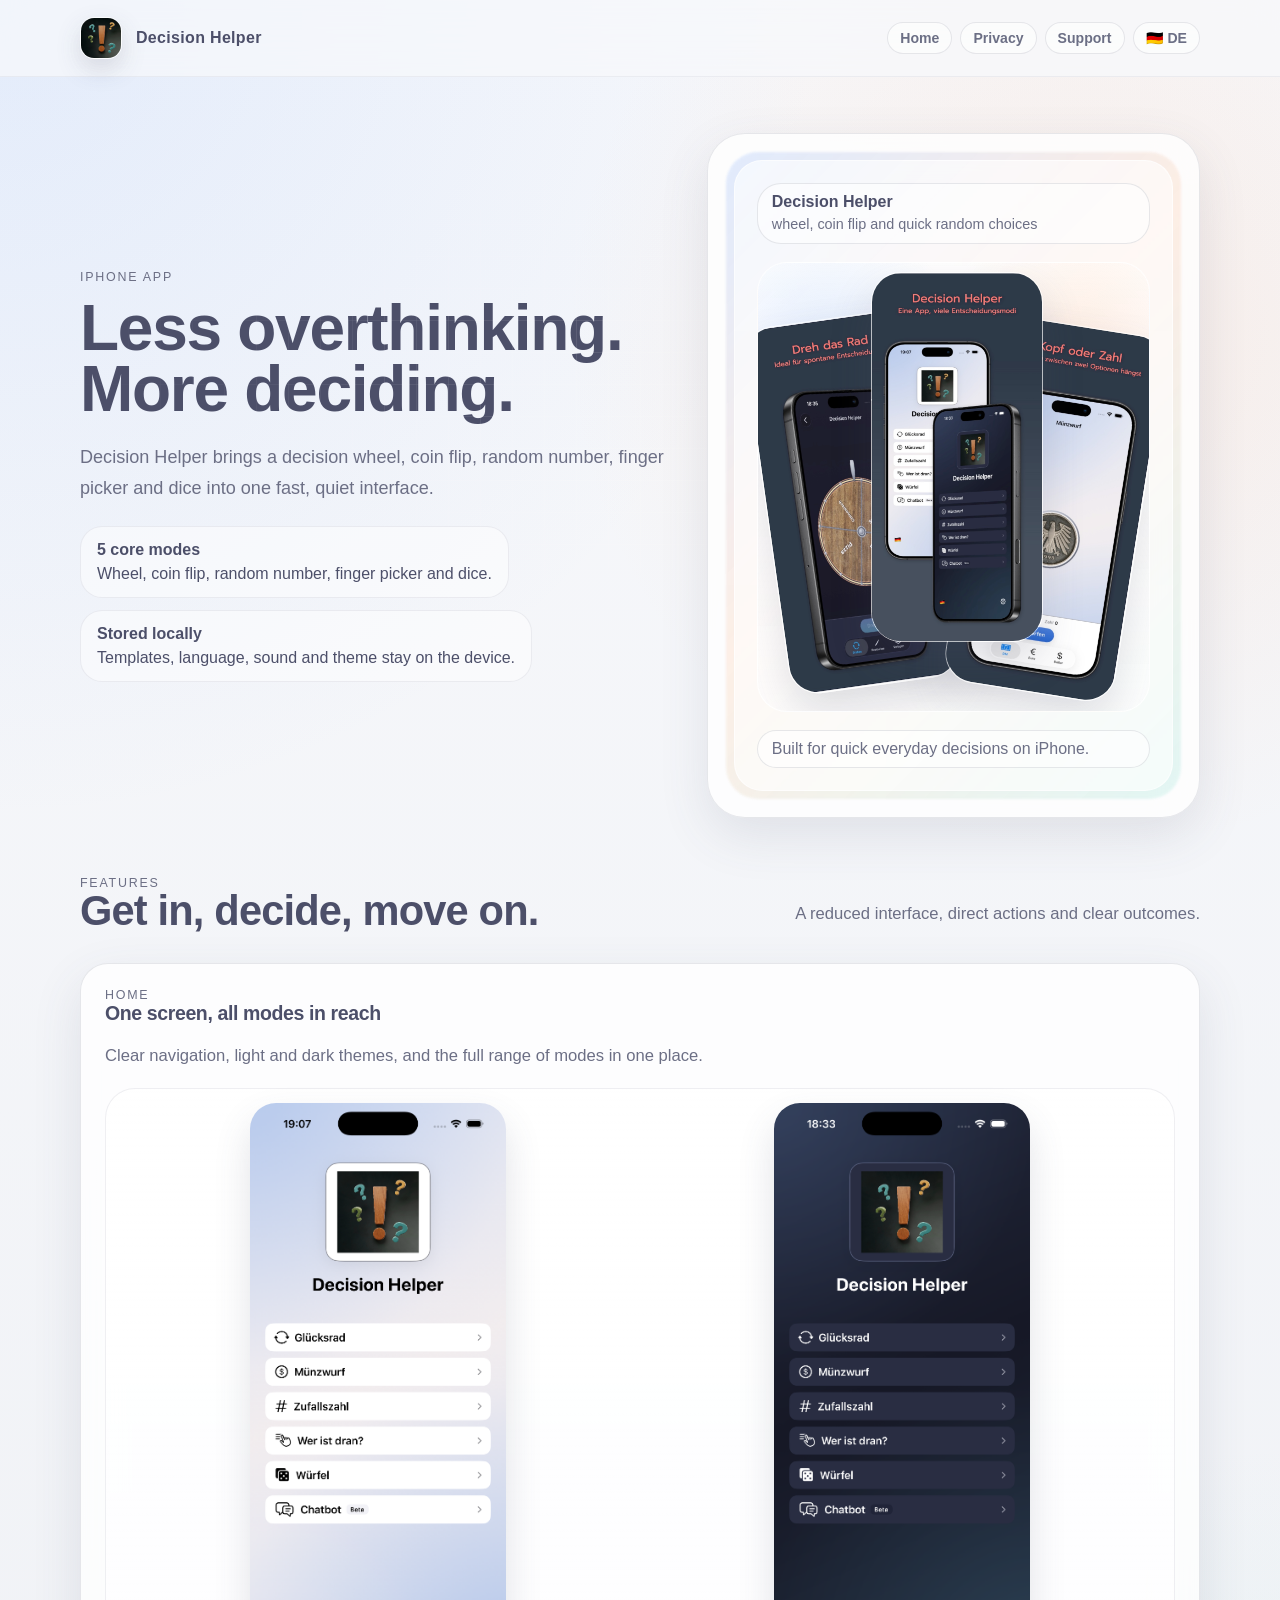
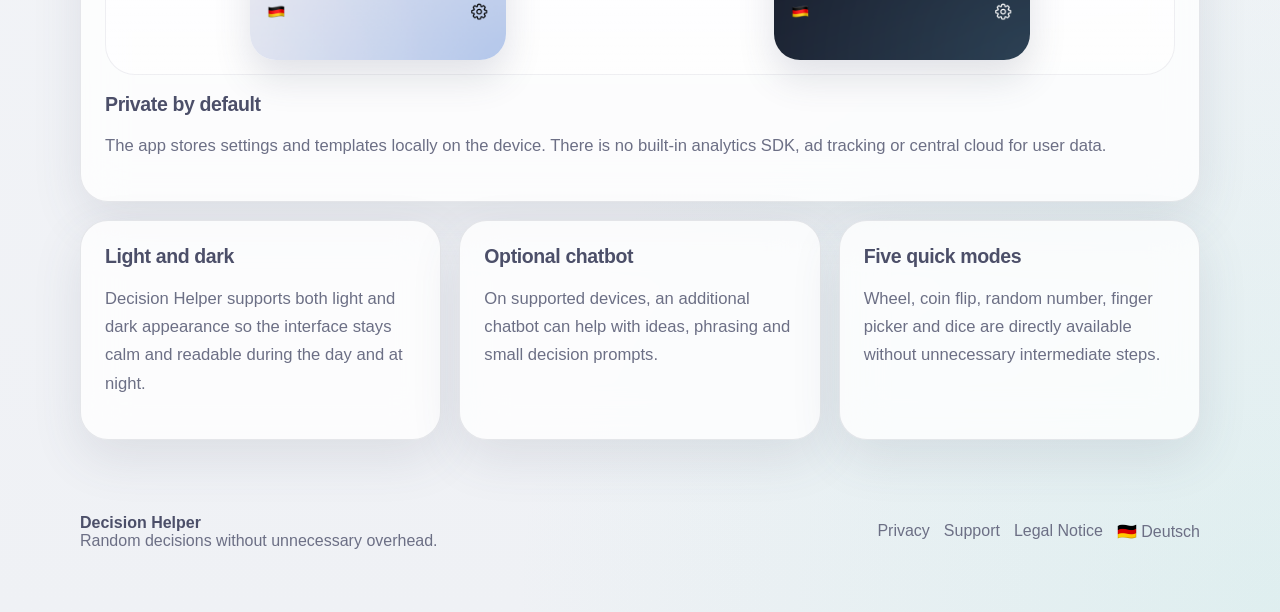
==== commit dc072f2b: "Add dark home screenshot" ====
--- a/en/index.html
+++ b/en/index.html
@@ -73,9 +73,12 @@
           <article class="card span-12 screenshot-card">
             <div class="mini-title">Home</div>
             <h3>One screen, all modes in reach</h3>
-            <p>Clear navigation, a light theme and the full range of modes in one place.</p>
+            <p>Clear navigation, light and dark themes, and the full range of modes in one place.</p>
             <div class="image-frame image-frame--tall">
-              <img src="../assets/Home_DE_Light.png" alt="Decision Helper home screen in the light theme">
+              <div class="screen-pair">
+                <img src="../assets/Home_DE_Light.png" alt="Decision Helper home screen in the light theme">
+                <img src="../assets/Home_DE_Dark.png" alt="Decision Helper home screen in the dark theme">
+              </div>
             </div>
             <h3 style="margin-top:18px;">Private by default</h3>
             <p>The app stores settings and templates locally on the device. There is no built-in analytics SDK, ad tracking or central cloud for user data.</p>
--- a/refresh.css
+++ b/refresh.css
@@ -70,9 +70,29 @@
   box-shadow: 0 18px 36px rgba(76, 79, 105, 0.16);
 }
 
+.screen-pair {
+  display: grid;
+  grid-template-columns: repeat(2, minmax(0, 1fr));
+  gap: 8px;
+  align-items: start;
+  justify-items: center;
+}
+
+.screen-pair img {
+  width: 100%;
+  max-width: 256px;
+  margin: 0 auto;
+  border-radius: 26px;
+  box-shadow: 0 18px 36px rgba(76, 79, 105, 0.16);
+}
+
 @media (max-width: 960px) {
   .shot-stage {
     min-height: 380px;
+  }
+
+  .screen-pair {
+    grid-template-columns: 1fr;
   }
 }
 
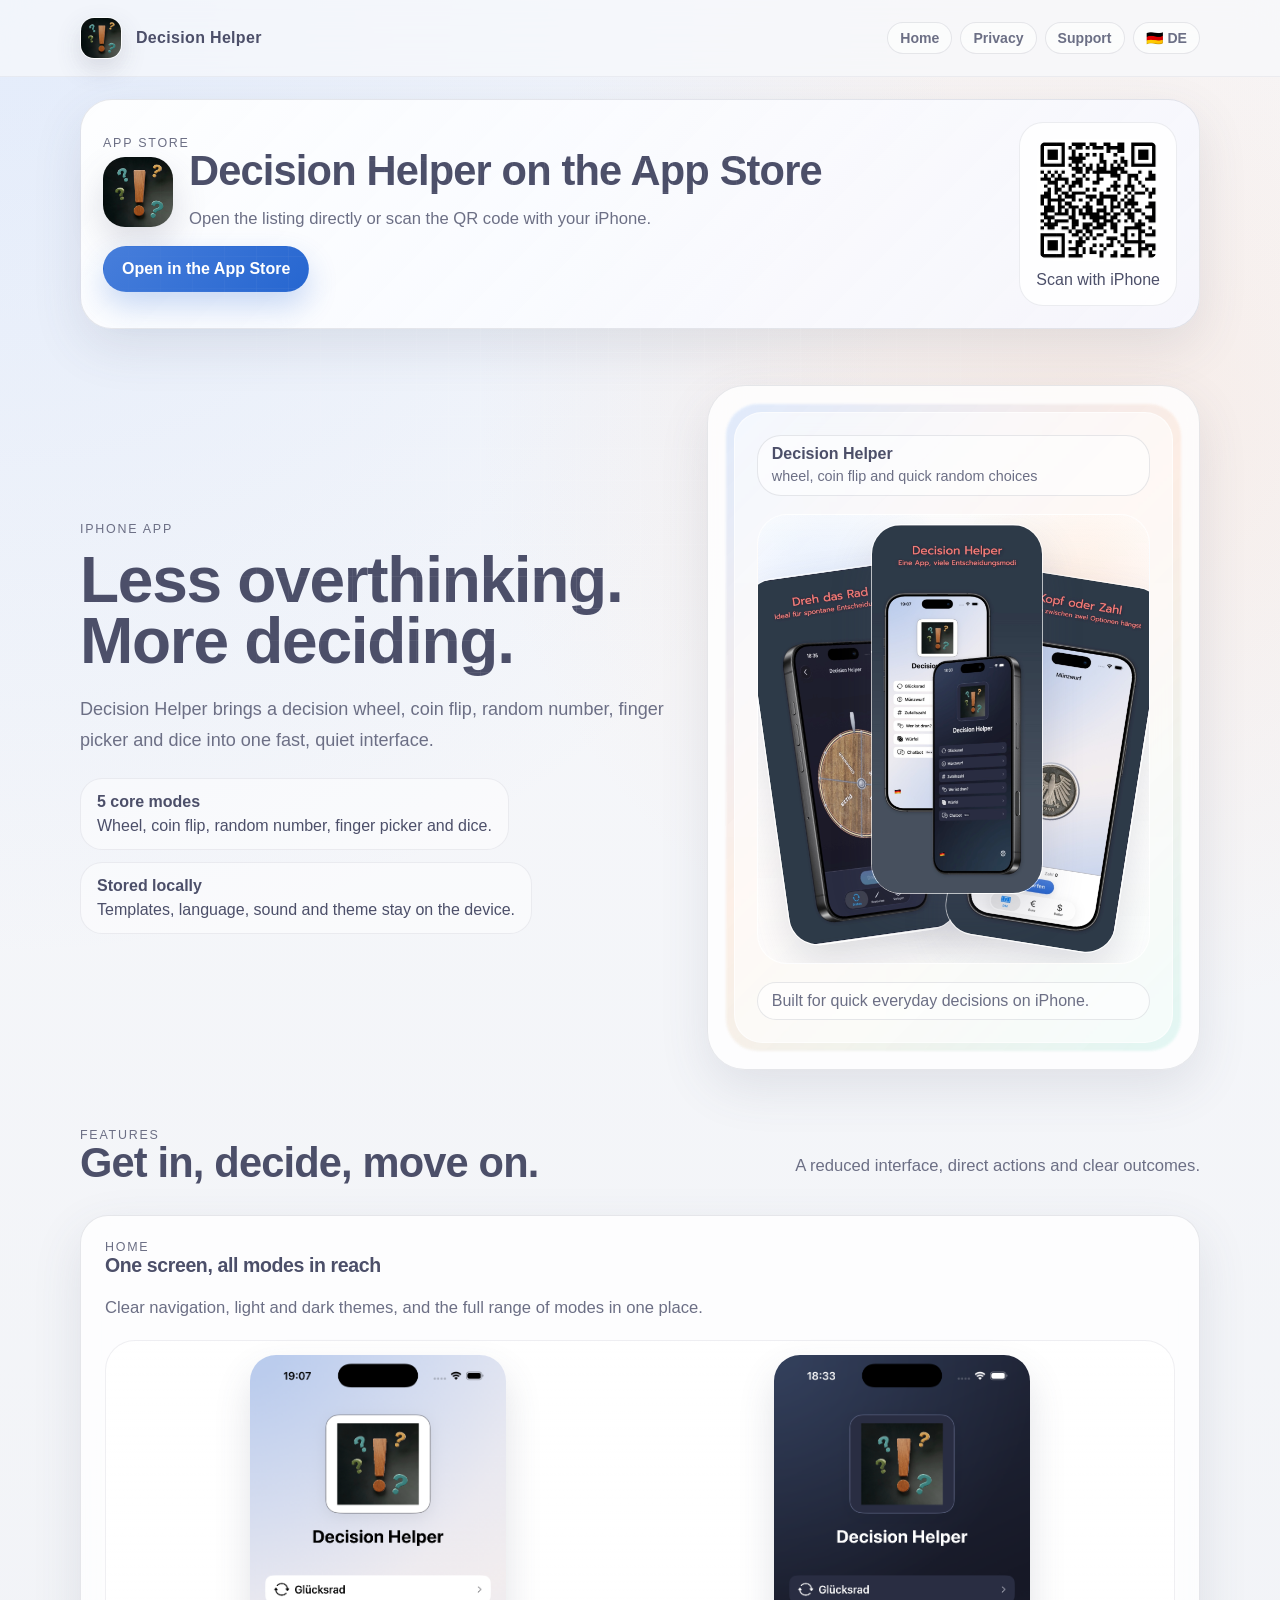
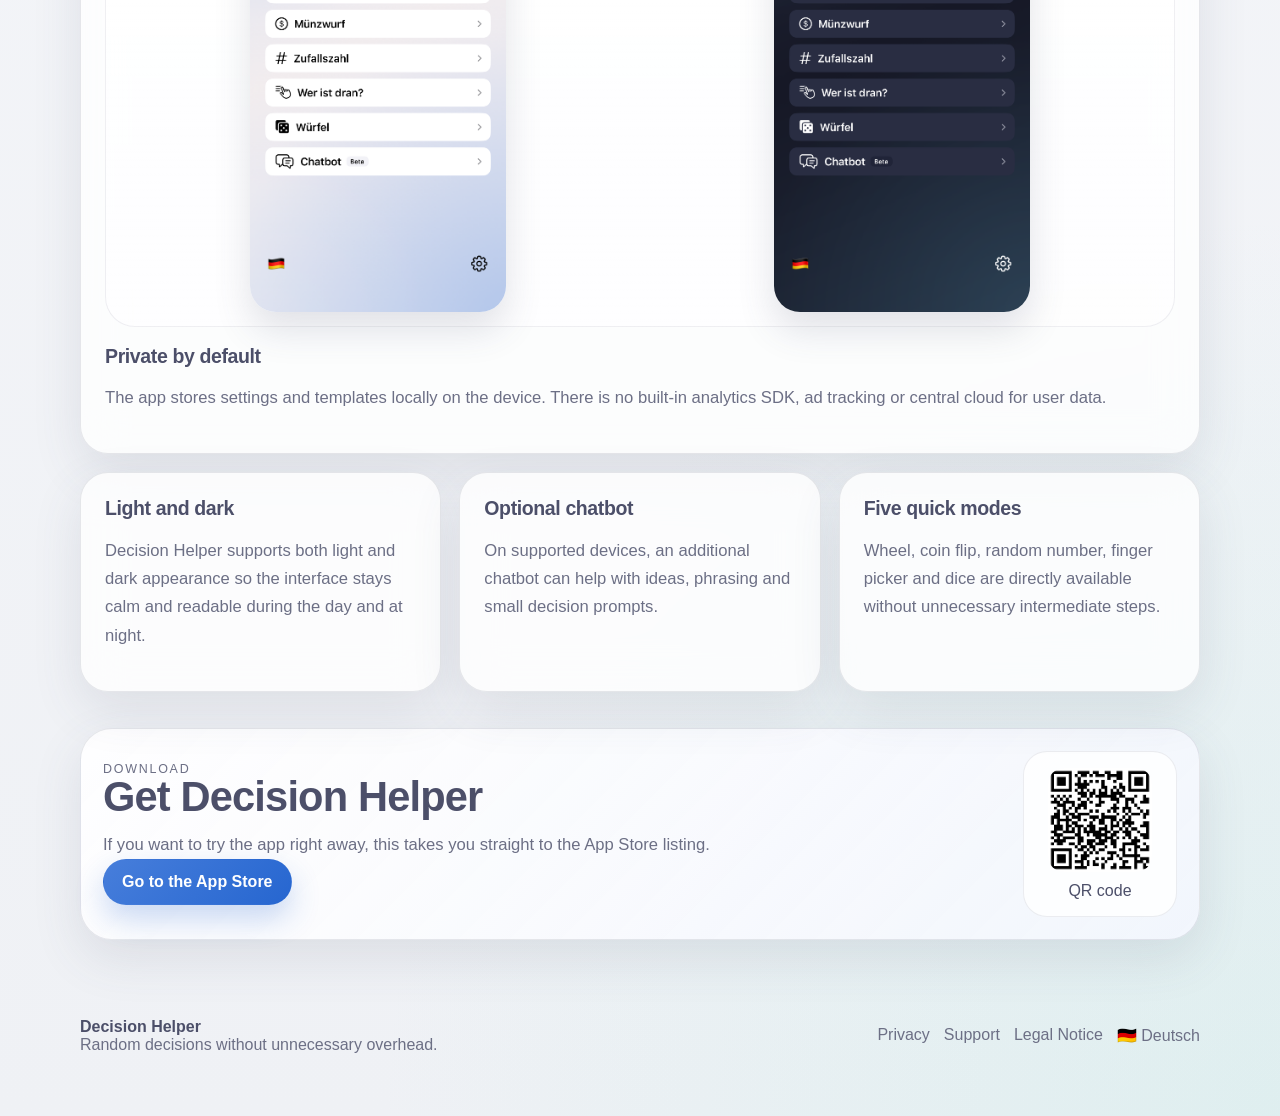
==== commit 3fcc82c2: "Add App Store call-to-action" ====
--- a/en/index.html
+++ b/en/index.html
@@ -25,6 +25,30 @@
   </header>
 
   <main>
+    <section class="app-store-band">
+      <div class="shell">
+        <article class="app-store-card">
+          <div class="app-store-copy">
+            <div class="mini-title">App Store</div>
+            <div class="app-store-head">
+              <img class="app-store-icon" src="../assets/AppLogo.png" alt="Decision Helper app icon">
+              <div>
+                <h2>Decision Helper on the App Store</h2>
+                <p>Open the listing directly or scan the QR code with your iPhone.</p>
+              </div>
+            </div>
+            <div class="link-row">
+              <a class="button primary" href="https://apps.apple.com/app/decision-helper/id6760131115" target="_blank" rel="noreferrer">Open in the App Store</a>
+            </div>
+          </div>
+          <a class="qr-card" href="https://apps.apple.com/app/decision-helper/id6760131115" target="_blank" rel="noreferrer" aria-label="Open Decision Helper in the App Store">
+            <img src="../assets/app-store-qr.png" alt="QR code for the Decision Helper App Store listing">
+            <span>Scan with iPhone</span>
+          </a>
+        </article>
+      </div>
+    </section>
+
     <section class="hero">
       <div class="shell hero-grid">
         <div class="hero-copy">
@@ -102,6 +126,25 @@
       </div>
     </section>
 
+    <section class="app-store-repeat">
+      <div class="shell">
+        <article class="app-store-card compact">
+          <div class="app-store-copy">
+            <div class="mini-title">Download</div>
+            <h2>Get Decision Helper</h2>
+            <p>If you want to try the app right away, this takes you straight to the App Store listing.</p>
+            <div class="link-row">
+              <a class="button primary" href="https://apps.apple.com/app/decision-helper/id6760131115" target="_blank" rel="noreferrer">Go to the App Store</a>
+            </div>
+          </div>
+          <a class="qr-card small" href="https://apps.apple.com/app/decision-helper/id6760131115" target="_blank" rel="noreferrer" aria-label="Open Decision Helper in the App Store">
+            <img src="../assets/app-store-qr.png" alt="QR code for the Decision Helper App Store listing">
+            <span>QR code</span>
+          </a>
+        </article>
+      </div>
+    </section>
+
   </main>
 
   <footer class="footer">
--- a/styles.css
+++ b/styles.css
@@ -234,6 +234,68 @@
   gap: 12px;
 }
 
+.app-store-band {
+  padding: 22px 0 0;
+}
+
+.app-store-repeat {
+  padding: 6px 0 34px;
+}
+
+.app-store-card {
+  display: grid;
+  grid-template-columns: minmax(0, 1fr) auto;
+  gap: 22px;
+  align-items: center;
+  border: 1px solid var(--line);
+  border-radius: calc(var(--radius) + 4px);
+  background: linear-gradient(135deg, rgba(255, 255, 255, 0.92), rgba(245, 247, 255, 0.82));
+  box-shadow: var(--shadow);
+  padding: 22px;
+}
+
+.app-store-head {
+  display: flex;
+  align-items: center;
+  gap: 16px;
+  margin-bottom: 12px;
+}
+
+.app-store-icon {
+  width: 70px;
+  height: 70px;
+  border-radius: 22px;
+  box-shadow: 0 16px 34px rgba(76, 79, 105, 0.18);
+  flex: 0 0 auto;
+}
+
+.app-store-copy p,
+.qr-card span {
+  margin: 0;
+}
+
+.qr-card {
+  display: grid;
+  gap: 10px;
+  justify-items: center;
+  padding: 16px;
+  min-width: 154px;
+  border-radius: 24px;
+  background: rgba(255, 255, 255, 0.82);
+  border: 1px solid rgba(124, 127, 147, 0.14);
+}
+
+.qr-card img {
+  width: 122px;
+  height: 122px;
+  border-radius: 16px;
+}
+
+.qr-card.small img {
+  width: 104px;
+  height: 104px;
+}
+
 .button {
   display: inline-flex;
   align-items: center;
@@ -639,6 +701,14 @@
 }
 
 @media (max-width: 960px) {
+  .app-store-card {
+    grid-template-columns: 1fr;
+  }
+
+  .qr-card {
+    justify-self: start;
+  }
+
   .hero-grid,
   .split,
   .legal-layout,
@@ -677,6 +747,20 @@
     flex-direction: column;
   }
 
+  .app-store-head {
+    align-items: flex-start;
+  }
+
+  .app-store-icon {
+    width: 58px;
+    height: 58px;
+    border-radius: 18px;
+  }
+
+  .qr-card {
+    min-width: 0;
+  }
+
   .hero {
     padding-top: 34px;
   }
